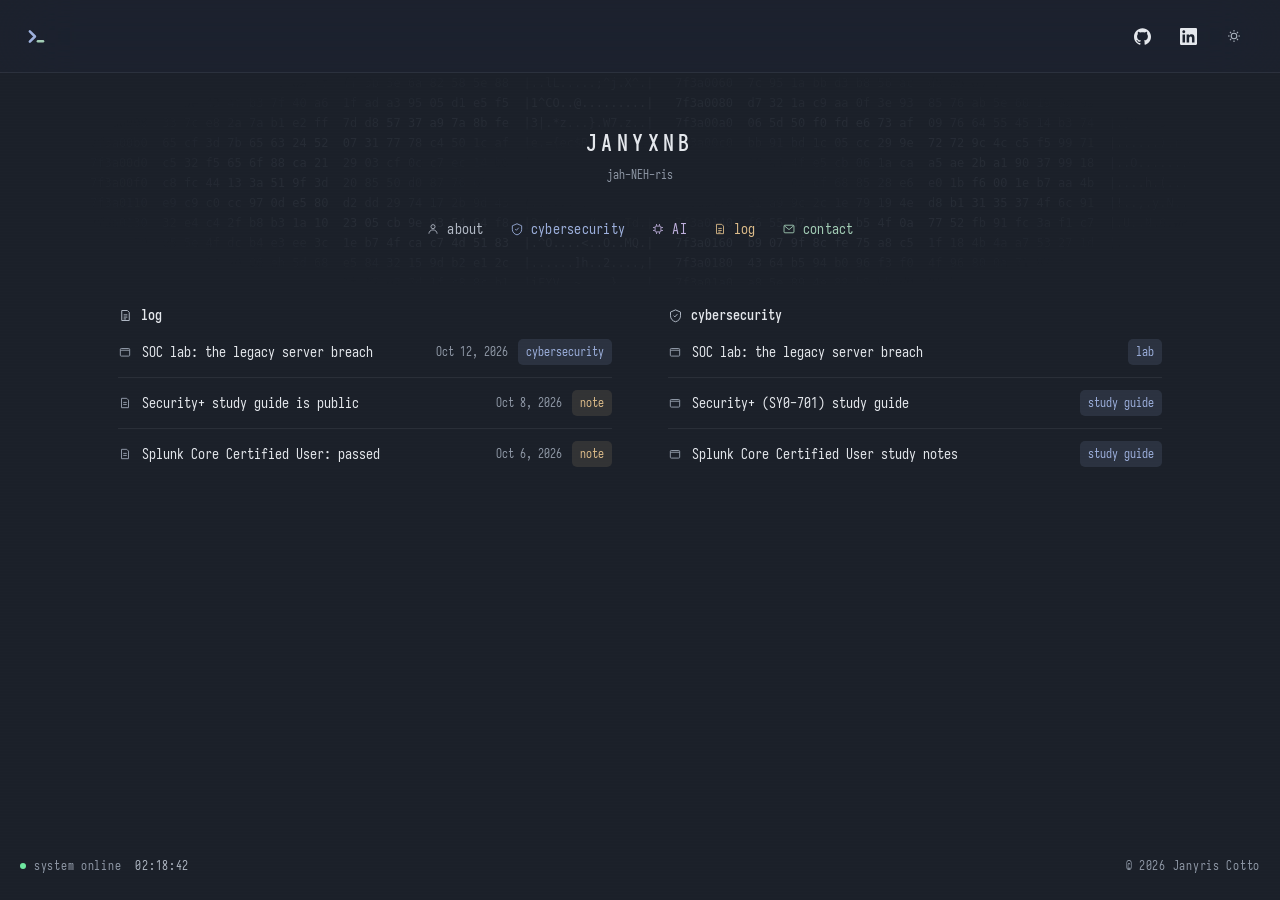
==== index.html @ 85b0dffb "Compact project rows, glass header, raise hero so home fits without scrolling" ====
<!doctype html>
<html lang="en" data-theme="dark">
<head>
<meta charset="utf-8">
<meta name="viewport" content="width=device-width, initial-scale=1">
<meta name="theme-color" content="#1b2029">
<title>Janyris Cotto | SOC Analyst</title>
<meta name="description" content="Janyris Cotto is a SOC analyst specializing in detection and investigation, with a long-term focus on AI security. CompTIA Security+ and Splunk Core Certified User.">
<meta http-equiv="Content-Security-Policy" content="default-src 'self'; script-src 'self'; style-src 'self'; img-src 'self'; font-src 'self'; connect-src 'none'; object-src 'none'; base-uri 'self'; form-action 'none'; upgrade-insecure-requests">
<meta name="referrer" content="strict-origin-when-cross-origin">
<link rel="canonical" href="https://janyris.com/">
<link rel="icon" href="favicon.svg" type="image/svg+xml">
<link rel="apple-touch-icon" href="apple-touch-icon.png">

<meta property="og:type" content="website">
<meta property="og:url" content="https://janyris.com/">
<meta property="og:site_name" content="Janyris Cotto">
<meta property="og:title" content="Janyris Cotto | SOC Analyst">
<meta property="og:description" content="SOC analyst specializing in detection and investigation, with a long-term focus on AI security. Labs, write-ups and a log of what I'm working on.">
<meta property="og:image" content="https://janyris.com/og-image.png">
<meta property="og:image:width" content="1200">
<meta property="og:image:height" content="630">
<meta property="og:image:alt" content="Janyris Cotto, SOC Analyst: Detection, Investigation, AI Security">
<meta name="twitter:card" content="summary_large_image">

<script type="application/ld+json">
{
  "@context": "https://schema.org",
  "@type": "Person",
  "name": "Janyris Cotto",
  "url": "https://janyris.com/",
  "jobTitle": "SOC Analyst",
  "knowsAbout": ["Security operations", "Detection engineering", "Incident response", "Splunk", "Network security", "AI security"],
  "hasCredential": [
    {"@type": "EducationalOccupationalCredential", "name": "CompTIA Security+", "url": "https://www.credly.com/badges/b57651f6-2002-4ac5-9034-2aecdd2339d4"},
    {"@type": "EducationalOccupationalCredential", "name": "Splunk Core Certified User", "url": "https://www.credly.com/badges/17cf74d0-02d9-4eff-b46e-a70867ac1dc2"}
  ],
  "sameAs": [
    "https://github.com/janyris",
    "https://www.linkedin.com/in/janyris/",
    "https://www.credly.com/users/janyris/badges"
  ]
}
</script>

<script src="theme-init.js"></script>
<link rel="preload" href="fonts/iosevka-400.woff2" as="font" type="font/woff2" crossorigin>
<link rel="stylesheet" href="styles.css">
</head>
<body>

<div class="bg-grid" aria-hidden="true"></div>
<div class="bg-scan" aria-hidden="true"></div>

<a class="skip-link" href="#main">Skip to content</a>

<header class="topbar">
  <a href="#" class="brand" data-route="home" aria-label="Home">
    <svg class="brand-logo" viewBox="6 6 22 20" aria-hidden="true"><path class="brand-logo-chevron" d="M8 10l6 6-6 6"/><rect class="brand-logo-cursor" x="16" y="20" width="9" height="3" rx="1.5"/></svg>
  </a>
  <div class="topbar-actions">
    <a class="icon-btn" href="https://github.com/janyris" target="_blank" rel="noopener noreferrer" aria-label="GitHub" title="GitHub">
      <svg viewBox="0 0 24 24" fill="currentColor" aria-hidden="true"><path d="M12 .297c-6.63 0-12 5.373-12 12 0 5.303 3.438 9.8 8.205 11.385.6.113.82-.258.82-.577 0-.285-.01-1.04-.015-2.04-3.338.724-4.042-1.61-4.042-1.61C4.422 18.07 3.633 17.7 3.633 17.7c-1.087-.744.084-.729.084-.729 1.205.084 1.838 1.236 1.838 1.236 1.07 1.835 2.809 1.305 3.495.998.108-.776.417-1.305.76-1.605-2.665-.3-5.466-1.332-5.466-5.93 0-1.31.465-2.38 1.235-3.22-.135-.303-.54-1.523.105-3.176 0 0 1.005-.322 3.3 1.23.96-.267 1.98-.399 3-.405 1.02.006 2.04.138 3 .405 2.28-1.552 3.285-1.23 3.285-1.23.645 1.653.24 2.873.12 3.176.765.84 1.23 1.91 1.23 3.22 0 4.61-2.805 5.625-5.475 5.92.42.36.81 1.096.81 2.22 0 1.606-.015 2.896-.015 3.286 0 .315.21.69.825.57C20.565 22.092 24 17.592 24 12.297c0-6.627-5.373-12-12-12"/></svg>
    </a>
    <a class="icon-btn" href="https://www.linkedin.com/in/janyris/" target="_blank" rel="noopener noreferrer" aria-label="LinkedIn" title="LinkedIn">
      <svg viewBox="0 0 24 24" fill="currentColor" aria-hidden="true"><path d="M20.447 20.452h-3.554v-5.569c0-1.328-.027-3.037-1.852-3.037-1.853 0-2.136 1.445-2.136 2.939v5.667H9.351V9h3.414v1.561h.046c.477-.9 1.637-1.85 3.37-1.85 3.601 0 4.267 2.37 4.267 4.892v6.449zM5.337 7.433c-1.144 0-2.063-.926-2.063-2.065 0-1.138.92-2.063 2.063-2.063 1.14 0 2.064.925 2.064 2.063 0 1.139-.925 2.065-2.064 2.065zm1.782 13.019H3.555V9h3.564v11.452zM22.225 0H1.771C.792 0 0 .774 0 1.729v20.542C0 23.227.792 24 1.771 24h20.451C23.2 24 24 23.227 24 22.271V1.729C24 .774 23.2 0 22.222 0h.003z"/></svg>
    </a>
    <button type="button" class="theme-toggle" id="themeToggle" aria-label="Switch color theme" aria-pressed="false">
      <svg class="icon-sun" viewBox="0 0 24 24" fill="none" stroke="currentColor" stroke-width="1.6"><circle cx="12" cy="12" r="4.2"/><path d="M12 3v2.4M12 18.6V21M21 12h-2.4M5.4 12H3M18.1 5.9l-1.7 1.7M7.6 16.4l-1.7 1.7M18.1 18.1l-1.7-1.7M7.6 7.6 5.9 5.9"/></svg>
      <svg class="icon-moon" viewBox="0 0 24 24" fill="none" stroke="currentColor" stroke-width="1.6"><path d="M20 14.2A8.3 8.3 0 0 1 9.8 4a8.3 8.3 0 1 0 10.2 10.2Z"/></svg>
    </button>
  </div>
</header>

<main id="main">
  <section class="hero">
    <pre class="hero-ascii" id="heroAscii" aria-hidden="true"></pre>
    <div class="hero-name-row">
      <h1 class="hero-title" data-scramble>Janyris</h1>
      <p class="hero-pronunciation">jah-NEH-ris</p>
    </div>

    <nav class="pill-nav" aria-label="Sections">
      <button type="button" class="pill2 pill-about" data-route="about">
        <svg viewBox="0 0 24 24" fill="none" stroke="currentColor" stroke-width="1.5"><circle cx="12" cy="8" r="3.5"/><path d="M5 20c0-3.6 3.1-6.5 7-6.5s7 2.9 7 6.5"/></svg>
        about
      </button>
      <button type="button" class="pill2 pill-projects" data-route="projects">
        <svg viewBox="0 0 24 24" fill="none" stroke="currentColor" stroke-width="1.5"><path d="M12 3 4 6.5v6c0 4.7 3.2 8.4 8 9.5 4.8-1.1 8-4.8 8-9.5v-6L12 3Z"/><path d="M9 12.2l2 2 4-4.4"/></svg>
        cybersecurity
      </button>
      <button type="button" class="pill2 pill-ai" data-route="ai">
        <svg viewBox="0 0 24 24" fill="none" stroke="currentColor" stroke-width="1.5"><rect x="7" y="7" width="10" height="10" rx="1.5"/><path d="M9.5 3.5v3M14.5 3.5v3M9.5 17.5v3M14.5 17.5v3M3.5 9.5h3M3.5 14.5h3M17.5 9.5h3M17.5 14.5h3"/></svg>
        AI
      </button>
      <button type="button" class="pill2 pill-notes" data-route="blog">
        <svg viewBox="0 0 24 24" fill="none" stroke="currentColor" stroke-width="1.5"><path d="M6 4h9l3 3v13H6z"/><path d="M9 11h6M9 14.5h6M9 17.5h4"/></svg>
        log
      </button>
      <button type="button" class="pill2 pill-contact" data-route="contact">
        <svg viewBox="0 0 24 24" fill="none" stroke="currentColor" stroke-width="1.5"><rect x="3.5" y="5.5" width="17" height="13" rx="1.5"/><path d="m4 6.5 8 6.5 8-6.5"/></svg>
        contact
      </button>
    </nav>
  </section>

  <!-- static:start -->
  <section class="static-content" aria-label="Site content">
    <h2>About Janyris Cotto</h2>
    <p>SOC analyst specializing in detection and investigation, with a long-term focus on AI security. Background in IT, networking, graphic &amp; web design, and blockchain.</p>
    <h3>Certifications</h3>
    <ul><li><a href="https://www.credly.com/badges/b57651f6-2002-4ac5-9034-2aecdd2339d4">CompTIA Security+</a></li><li><a href="https://www.credly.com/badges/17cf74d0-02d9-4eff-b46e-a70867ac1dc2">Splunk Core Certified User</a></li><li><a href="https://www.credly.com/badges/f6de71d1-e0b8-40c3-89f6-c794412b4a6c">Cisco Network Defense</a></li></ul>
    <h3>Skills</h3>
    <ul><li>SIEM &amp; logs: Splunk, SPL, Dashboards &amp; alerts</li><li>security ops: Alert triage, Incident response, Vulnerability analysis</li><li>networking: TCP/IP, Wireshark, Nmap, Linux</li><li>AI &amp; automation: Claude Code, AI agents, Scripting</li></ul>
    <h2>Cybersecurity projects</h2>
    <article><h3><a href="https://github.com/janyris/soc-legacy-server-breach">SOC lab: the legacy server breach</a></h3><p>Incident response on a compromised legacy Linux server in an isolated VirtualBox lab, following PICERL. Found a backdoored FTP service (CVE-2011-2523) and a planted root shell, preserved evidence, contained and hardened the host, and wrote technical and executive reports.</p><p>Tools and topics: Nmap, Wireshark, iptables, Linux, Incident response</p></article>
    <article><h3><a href="https://github.com/janyris/comptia-security-plus-prep">Security+ (SY0-701) study guide</a></h3><p>Free study guide I built while preparing for Security+: notes for all five domains, quick-reference sheets, and offline practice tools (scenario quiz, flashcards, acronym trainer).</p><p>Tools and topics: CompTIA Security+, HTML</p></article>
    <article><h3><a href="https://github.com/janyris/splunk-core-certified-user-prep">Splunk Core Certified User study notes</a></h3><p>Notes and 103 original practice questions I used to pass SPLK-1001, with every key fact linked to the Splunk documentation page that confirms it.</p><p>Tools and topics: Splunk, SPL</p></article>
    <h2>AI in my work</h2>
    <p>I use Claude and Claude Code every day for research, documentation and scripting. I enjoy working with it, and I verify everything it produces before I rely on it. Long term, I am heading toward AI security.</p>
    <article><h3><a href="https://github.com/janyris/soc-legacy-server-breach">AI-assisted analysis, manually verified</a></h3><p>In the SOC lab I used AI to help plan scans, parse output, research CVEs and draft reports, and I checked every AI-suggested finding with a manual tool before accepting it as evidence.</p><p>Tools and topics: Trust but verify, Incident response</p></article>
    <article><h3><a href="https://github.com/janyris/splunk-core-certified-user-prep">AI-assisted study guides</a></h3><p>Both certification guides were drafted with AI assistance while I studied, then fact-checked against the official exam objectives and vendor documentation.</p><p>Tools and topics: Fact-checking</p></article>
    <h2>Log</h2>
    <article id="log-soc-lab-legacy-server-breach"><h3>SOC lab: the legacy server breach</h3><p><time datetime="2026-10-12">2026-10-12</time></p><p>A legacy Ubuntu server was flagged for anomalous traffic. In an isolated VirtualBox host-only network, I scanned it from Kali and found about 25 open ports, including vsftpd 2.3.4 with its known backdoor (<strong>CVE-2011-2523</strong>) and a root shell already listening on port 1524.</p><p>The scanner could only guess the FTP version because the banner was masked. A targeted script scan confirmed the real version. Taking the guess at face value would have mislabeled the entry point.</p><p>I captured volatile state before isolating the host, then removed the backdoor, disabled xinetd, firewalled the entry point and verified the ports were closed. I wrote it up as a technical report and an executive briefing.</p><p>Full write-up: <a href="https://github.com/janyris/soc-legacy-server-breach" target="_blank" rel="noopener noreferrer">github.com/janyris/soc-legacy-server-breach</a></p></article>
    <article id="log-security-plus-study-guide"><h3>Security+ study guide is public</h3><p><time datetime="2026-10-08">2026-10-08</time></p><p>I passed CompTIA Security+ (SY0-701) and published the study guide I built while preparing: notes for all five domains, reference sheets, and practice tools that work offline in a browser.</p><p>It was written with AI assistance and organized by CompTIA's published objectives. It contains no real exam questions.</p><p>Guide: <a href="https://github.com/janyris/comptia-security-plus-prep" target="_blank" rel="noopener noreferrer">github.com/janyris/comptia-security-plus-prep</a></p></article>
    <article id="log-splunk-core-certified-user"><h3>Splunk Core Certified User: passed</h3><p><time datetime="2026-10-06">2026-10-06</time></p><p>I passed the Splunk Core Certified User (SPLK-1001) exam and shared the notes I used: one note per exam topic, an SPL command reference, and 103 original practice questions.</p><p>The notes were drafted with AI assistance while I studied, then every key fact was checked against Splunk's official documentation and linked to the page that confirms it.</p><p>Notes: <a href="https://github.com/janyris/splunk-core-certified-user-prep" target="_blank" rel="noopener noreferrer">github.com/janyris/splunk-core-certified-user-prep</a></p></article>
    <h2>Links</h2>
    <p><a href="https://github.com/janyris">GitHub</a> · <a href="https://www.linkedin.com/in/janyris/">LinkedIn</a> · <a href="https://www.credly.com/users/janyris/badges">Credly</a> · <a href="mailto:hello@janyris.com">hello@janyris.com</a></p>
  </section>
  <!-- static:end -->

  <section class="dashboard" aria-label="Overview">
    <div class="dash-grid">
      <div class="dash-box">
        <div class="dash-box-head">
          <svg viewBox="0 0 24 24" fill="none" stroke="currentColor" stroke-width="1.6"><path d="M6 4h9l3 3v13H6z"/><path d="M9 11h6M9 14.5h6M9 17.5h4"/></svg>
          log
        </div>
        <div class="log-list" id="logList"></div>
      </div>
      <div class="dash-box">
        <div class="dash-box-head">
          <svg viewBox="0 0 24 24" fill="none" stroke="currentColor" stroke-width="1.6"><path d="M12 3 4 6.5v6c0 4.7 3.2 8.4 8 9.5 4.8-1.1 8-4.8 8-9.5v-6L12 3Z"/><path d="M9 12.2l2 2 4-4.4"/></svg>
          cybersecurity
        </div>
        <div class="log-list" id="cybersecurityList"></div>
      </div>
    </div>
  </section>

  <footer class="pagefoot">
    <span>&copy; <span id="year"></span> Janyris Cotto</span>
  </footer>
</main>

<div class="status-bar" aria-hidden="true">
  <span class="status-dot"></span>
  <span>system online</span>
  <span class="status-clock" id="clock"></span>
</div>

<div class="overlay" id="overlay" role="dialog" aria-modal="true" aria-label="Content window">
  <div class="frame" id="frame">
    <div class="frame-bar">
      <div class="frame-dots" aria-hidden="true"><span></span><span></span><span></span></div>
      <div class="frame-path" id="framePath">~$</div>
      <button type="button" class="frame-close" id="frameClose" aria-label="Close window">
        <svg viewBox="0 0 24 24" fill="none" stroke="currentColor" stroke-width="1.6"><path d="M6 6l12 12M18 6 6 18"/></svg>
      </button>
    </div>
    <div class="frame-body" id="frameBody" tabindex="-1"></div>
  </div>
</div>

<script src="app.js"></script>
</body>
</html>
---- styles.css ----
/* ---------------------------------------------------
   Janyris: portfolio
   Dark by default (moderate depth, clear surface hierarchy),
   with a light theme available via the toggle.
--------------------------------------------------- */

@font-face { font-family: 'Iosevka'; src: url(fonts/iosevka-400.woff2) format('woff2'); font-weight: 400; font-style: normal; font-display: swap; }
@font-face { font-family: 'Iosevka'; src: url(fonts/iosevka-600.woff2) format('woff2'); font-weight: 600 700; font-style: normal; font-display: swap; }

:root {
  /* dark (default) */
  --bg: #1b2029;
  --bg-alt: #212732;
  --bg-raise: #29303c;
  --accent: #9db0dd;
  --accent-soft: rgba(157, 176, 221, 0.13);
  --accent-line: rgba(157, 176, 221, 0.38);
  --text: #e4e7ec;
  --text-dim: #aeb6c2;
  --text-faint: #8f98a6;
  --border: rgba(228, 231, 236, 0.08);
  --border-strong: rgba(228, 231, 236, 0.16);
  --shadow: 0 30px 80px -20px rgba(2, 4, 14, 0.55);
  --topbar-bg: rgba(27, 32, 41, 0.86);
  --overlay-scrim: rgba(4, 6, 14, 0.3);
  --glass: rgba(33, 39, 50, 0.38);
  --glass-bar: rgba(41, 48, 60, 0.3);
  --glass-edge: rgba(255, 255, 255, 0.1);
  color-scheme: dark;

  --pill-about: #b3bac6;       --pill-about-bg: rgba(179, 186, 198, 0.12);
  --pill-projects: #9db0dd;    --pill-projects-bg: rgba(157, 176, 221, 0.13);
  --pill-notes: #dcbc8a;       --pill-notes-bg: rgba(220, 188, 138, 0.12);
  --pill-ai: #bfb0dd;          --pill-ai-bg: rgba(191, 176, 221, 0.12);
  --pill-contact: #a3cdb6;     --pill-contact-bg: rgba(163, 205, 182, 0.12);
  --pill-personal: #dcb0c2;    --pill-personal-bg: rgba(220, 176, 194, 0.12);

  --radius: 8px;
  --font-mono: 'Iosevka', ui-monospace, SFMono-Regular, Menlo, Consolas, monospace;
  --font-display: var(--font-mono);
  --font-body: var(--font-mono);
  --ease: cubic-bezier(0.22, 1, 0.36, 1);
}

:root[data-theme="light"] {
  --bg: #f3eee4;
  --bg-alt: #e9e2d4;
  --bg-raise: #ddd4c2;
  --accent: #44589a;
  --accent-soft: rgba(68, 88, 154, 0.11);
  --accent-line: rgba(68, 88, 154, 0.35);
  --text: #1d2230;
  --text-dim: #3f4757;
  --text-faint: #5a6270;
  --border: rgba(29, 34, 48, 0.12);
  --border-strong: rgba(29, 34, 48, 0.24);
  --shadow: 0 30px 80px -20px rgba(10, 18, 64, 0.22);
  --topbar-bg: rgba(243, 238, 228, 0.86);
  --overlay-scrim: rgba(10, 18, 64, 0.18);
  --glass: rgba(243, 238, 228, 0.42);
  --glass-bar: rgba(221, 212, 194, 0.3);
  --glass-edge: rgba(255, 255, 255, 0.55);
  color-scheme: light;

  --pill-about: #5a6372;       --pill-about-bg: rgba(90, 99, 114, 0.09);
  --pill-projects: #44589a;    --pill-projects-bg: rgba(68, 88, 154, 0.09);
  --pill-notes: #7a5829;       --pill-notes-bg: rgba(122, 88, 41, 0.09);
  --pill-ai: #66558f;          --pill-ai-bg: rgba(102, 85, 143, 0.09);
  --pill-contact: #3d6e57;     --pill-contact-bg: rgba(61, 110, 87, 0.09);
  --pill-personal: #8d4f68;    --pill-personal-bg: rgba(141, 79, 104, 0.09);
}

* { box-sizing: border-box; }
html { overflow-x: hidden; }

body,
.topbar,
.status-bar,
.frame,
.frame-bar,
.pill2,
.dash-box,
.item-card,
.tag,
.theme-toggle {
  transition: background-color 0.2s var(--ease), color 0.2s var(--ease), border-color 0.2s var(--ease);
}

body {
  margin: 0;
  background: var(--bg);
  color: var(--text);
  font-family: var(--font-mono);
  font-size: 13.5px;
  line-height: 1.7;
  -webkit-font-smoothing: antialiased;
  text-rendering: optimizeLegibility;
  overflow-x: hidden;
}

::selection { background: var(--accent); color: var(--bg); }

a { color: var(--accent); }

::-webkit-scrollbar { width: 9px; height: 9px; }
::-webkit-scrollbar-track { background: transparent; }
::-webkit-scrollbar-thumb { background: var(--border-strong); border-radius: 6px; }
::-webkit-scrollbar-thumb:hover { background: var(--text-faint); }

.skip-link {
  position: absolute;
  left: -999px;
  top: 0;
  background: var(--accent);
  color: var(--bg);
  padding: 8px 14px;
  z-index: 999;
  font-size: 12px;
}
.skip-link:focus { left: 12px; top: 12px; }

/* ---------- background effects (kept minimal) ---------- */

.bg-grid {
  position: fixed;
  inset: 0;
  z-index: 0;
  pointer-events: none;
  background-image:
    linear-gradient(var(--border) 1px, transparent 1px),
    linear-gradient(90deg, var(--border) 1px, transparent 1px);
  background-size: 64px 64px;
  opacity: 0.35;
  mask-image: radial-gradient(ellipse 80% 60% at 50% 0%, #000 40%, transparent 90%);
  animation: gridpan 60s linear infinite;
}

@keyframes gridpan {
  from { background-position: 0 0, 0 0; }
  to { background-position: 64px 128px, 64px 128px; }
}

.bg-scan {
  position: fixed;
  inset: 0;
  z-index: 0;
  pointer-events: none;
  background: repeating-linear-gradient(
    to bottom,
    rgba(255, 255, 255, 0.02),
    rgba(255, 255, 255, 0.02) 1px,
    transparent 1px,
    transparent 3px
  );
  opacity: 0.5;
}

/* ---------- top nav ---------- */

.topbar {
  position: sticky;
  top: 0;
  z-index: 20;
  display: flex;
  align-items: center;
  flex-wrap: wrap;
  justify-content: space-between;
  gap: 8px 16px;
  padding: 18px 28px;
  /* same frosted glass as the windows */
  -webkit-backdrop-filter: blur(36px) saturate(150%);
  backdrop-filter: blur(36px) saturate(150%);
  background: var(--glass);
  border-bottom: 1px solid var(--border);
}

.brand {
  display: flex;
  align-items: center;
  gap: 8px;
  text-decoration: none;
  color: var(--text);
  background: none;
  border: none;
  cursor: pointer;
  font-family: var(--font-mono);
}

/* the favicon's >_ drawn without its tile, so it follows the theme */
/* sized to match the header icon buttons */
.brand-logo {
  display: block;
  width: 19px;
  height: 17px;
}
.brand-logo-chevron { fill: none; stroke: var(--accent); stroke-width: 3; stroke-linecap: round; stroke-linejoin: round; }
.brand-logo-cursor { fill: var(--pill-contact); }

.topbar-actions {
  display: flex;
  align-items: center;
  gap: 10px;
}

.theme-toggle,
.icon-btn {
  position: relative;
  display: flex;
  align-items: center;
  justify-content: center;
  width: 36px;
  height: 36px;
  background: none;
  border: none;
  border-radius: 8px;
  color: var(--text-dim);
  cursor: pointer;
  flex-shrink: 0;
  transition: color 0.2s var(--ease), scale 0.15s ease-out;
}
.theme-toggle:hover,
.theme-toggle:focus-visible,
.icon-btn:hover,
.icon-btn:focus-visible { color: var(--accent); }
.theme-toggle:active,
.icon-btn:active { scale: 0.96; }
.icon-btn { color: var(--text); }
.icon-btn svg { width: 17px; height: 17px; }
/* extend hit area to 44x44 without growing the visible box */
.theme-toggle::after,
.icon-btn::after {
  content: "";
  position: absolute;
  top: 50%;
  left: 50%;
  width: 44px;
  height: 44px;
  transform: translate(-50%, -50%);
}
/* both icons stay in the DOM and cross-fade on theme change */
.theme-toggle svg {
  position: absolute;
  top: 50%;
  left: 50%;
  width: 16px;
  height: 16px;
  transform: translate(-50%, -50%);
  transition: opacity 0.3s cubic-bezier(0.2, 0, 0, 1),
              scale 0.3s cubic-bezier(0.2, 0, 0, 1),
              filter 0.3s cubic-bezier(0.2, 0, 0, 1);
}
.theme-toggle .icon-sun  { opacity: 1; scale: 1; filter: blur(0); }
.theme-toggle .icon-moon { opacity: 0; scale: 0.25; filter: blur(4px); }
:root[data-theme="light"] .theme-toggle .icon-sun  { opacity: 0; scale: 0.25; filter: blur(4px); }
:root[data-theme="light"] .theme-toggle .icon-moon { opacity: 1; scale: 1; filter: blur(0); }

/* ---------- hero ---------- */

main { position: relative; z-index: 1; }

.hero {
  max-width: 1100px;
  margin: 0 auto;
  padding: 56px 28px 40px;
  text-align: center;
}

.hero-name-row {
  display: flex;
  flex-direction: column;
  align-items: center;
  justify-content: center;
  gap: 6px;
  margin: 0 0 28px;
}

.hero-title {
  font-family: var(--font-display);
  font-weight: 600;
  font-size: 22px;
  letter-spacing: 0.2em;
  text-transform: uppercase;
  line-height: 1.05;
  margin: 0;
  color: var(--text);
}

.hero-pronunciation {
  font-size: 12px;
  color: var(--text-faint);
  font-weight: 400;
  margin: 0;
}



/* ---------- pill nav ---------- */

.pill-nav {
  display: flex;
  flex-wrap: wrap;
  justify-content: center;
  gap: 6px 22px;
}

.pill2 {
  display: inline-flex;
  align-items: center;
  gap: 7px;
  padding: 6px 2px;
  border: none;
  background: none;
  font-family: var(--font-mono);
  font-size: 11.5px;
  font-weight: 500;
  letter-spacing: 0.02em;
  cursor: pointer;
  transition: color 0.2s var(--ease), scale 0.15s ease-out;
}
.pill2:active { scale: 0.96; }

/* shared press feedback: subtle tactile scale on click */
.log-row, .dash-more, .back-link, .blog-row {
  transition: scale 0.15s ease-out;
}
.log-row:active, .dash-more:active, .back-link:active, .blog-row:active { scale: 0.96; }
.pill2 svg { width: 14px; height: 14px; flex-shrink: 0; }

.pill-about    { color: var(--pill-about); }
.pill-projects { color: var(--pill-projects); }
.pill-notes    { color: var(--pill-notes); }
.pill-ai       { color: var(--pill-ai); }
.pill-contact  { color: var(--pill-contact); }
/* hover: the item brightens to full text color and a prompt cursor blinks after it */
.pill2:hover, .pill2:focus-visible { color: var(--text); }
.pill2 { position: relative; }
.pill2::after {
  content: '_';
  position: absolute;
  left: calc(100% - 2px);
  opacity: 0;
}
.pill2:hover::after, .pill2:focus-visible::after { opacity: 1; animation: cursor-blink 1s steps(1) infinite; }
@keyframes cursor-blink { 50% { opacity: 0; } }
@media (prefers-reduced-motion: reduce) {
  .pill2:hover::after, .pill2:focus-visible::after { animation: none; }
}

/* ---------- home dashboard ---------- */

.dashboard {
  max-width: 1100px;
  margin: 0 auto;
  padding: 0 28px 88px;
  display: flex;
  flex-direction: column;
  gap: 20px;
}

.dash-grid {
  display: grid;
  grid-template-columns: repeat(2, minmax(0, 1fr));
  gap: 20px 56px;
}

.dash-box {
  padding: 20px 0;
  scroll-margin-top: 90px;
}

.dash-box-head {
  display: flex;
  align-items: center;
  gap: 8px;
  font-family: var(--font-display);
  font-weight: 600;
  font-size: 13px;
  color: var(--text);
  margin-bottom: 14px;
}
.dash-box-head svg { width: 15px; height: 15px; color: var(--text-dim); flex-shrink: 0; }

.dash-more {
  display: inline-flex;
  align-items: center;
  gap: 5px;
  background: none;
  border: none;
  color: var(--text-dim);
  font-family: var(--font-mono);
  font-size: 11.5px;
  cursor: pointer;
  padding: 0;
  margin-top: 14px;
  white-space: nowrap;
}
.dash-more:hover { color: var(--accent); }
.dash-more svg { width: 11px; height: 11px; }

.log-list { display: flex; flex-direction: column; }

.log-row {
  display: flex;
  align-items: center;
  gap: 10px;
  width: 100%;
  padding: 12px 0;
  border-bottom: 1px solid var(--border);
  background: none;
  border-left: none;
  border-right: none;
  border-top: none;
  text-align: left;
  color: var(--text);
  font-family: var(--font-mono);
  cursor: pointer;
}
.log-row:first-child { padding-top: 0; }
.log-row:last-child { border-bottom: none; }

.log-icon { width: 14px; height: 14px; color: var(--text-faint); flex-shrink: 0; }
.log-title {
  flex: 1;
  min-width: 0;
  font-size: 14px;
  overflow: hidden;
  text-overflow: ellipsis;
  white-space: nowrap;
  transition: color 0.15s var(--ease);
}
.log-row:hover .log-title,
.log-row:focus-visible .log-title { color: var(--accent); }
.log-date { font-family: var(--font-mono); font-size: 11.5px; color: var(--text-faint); white-space: nowrap; }

.log-badge {
  font-family: var(--font-mono);
  font-size: 10.5px;
  padding: 3px 8px;
  border-radius: 5px;
  white-space: nowrap;
}
.log-badge-note          { color: var(--pill-notes);    background: var(--pill-notes-bg); }
.log-badge-cybersecurity { color: var(--pill-projects); background: var(--pill-projects-bg); }
.log-badge-ai            { color: var(--pill-ai);       background: var(--pill-ai-bg); }
.log-badge-personal      { color: var(--pill-personal); background: var(--pill-personal-bg); }

/* ---------- footer / status bar ---------- */

/* pinned bottom-right, mirroring the status bar on the left */
.pagefoot {
  position: fixed;
  right: 20px;
  bottom: 18px;
  z-index: 15;
  padding: 6px 0;
  letter-spacing: 0.06em;
  color: var(--text-faint);
}

.status-bar {
  position: fixed;
  left: 20px;
  bottom: 18px;
  z-index: 15;
  display: flex;
  align-items: center;
  gap: 8px;
  font-size: 10.5px;
  letter-spacing: 0.06em;
  color: var(--text-faint);
  padding: 6px 0;
}

.status-dot {
  width: 6px;
  height: 6px;
  border-radius: 50%;
  background: #6ee7a0;
  box-shadow: 0 0 0 0 rgba(110, 231, 160, 0.6);
  animation: pulse 2.4s ease-out infinite;
}

@keyframes pulse {
  0% { box-shadow: 0 0 0 0 rgba(110, 231, 160, 0.45); }
  70% { box-shadow: 0 0 0 7px rgba(110, 231, 160, 0); }
  100% { box-shadow: 0 0 0 0 rgba(110, 231, 160, 0); }
}

.status-clock {
  color: var(--text-dim);
  padding-left: 6px;
  font-variant-numeric: tabular-nums;
}

/* ---------- overlay "frame" window ---------- */

.overlay {
  position: fixed;
  inset: 0;
  z-index: 50;
  display: flex;
  align-items: center;
  justify-content: center;
  padding: 5vh 20px;
  background: var(--overlay-scrim);
  opacity: 0;
  visibility: hidden;
  transition: opacity 0.22s var(--ease), visibility 0.22s;
}

.overlay.open {
  opacity: 1;
  visibility: visible;
}

.frame {
  width: min(880px, 100%);
  max-height: 88vh;
  display: flex;
  flex-direction: column;
  background: var(--bg-alt);
  border: 1px solid var(--border-strong);
  border-radius: 10px;
  box-shadow: var(--shadow);
  transform: translateY(14px) scale(0.98);
  opacity: 0;
  transition: transform 0.28s var(--ease), opacity 0.28s var(--ease);
}

/* frosted glass like the desktop's blurred windows, only where blur is supported
   so the text never sits on a see-through panel without it */
@supports ((backdrop-filter: blur(1px)) or (-webkit-backdrop-filter: blur(1px))) {
  .frame {
    background: var(--glass);
    -webkit-backdrop-filter: blur(36px) saturate(150%);
    backdrop-filter: blur(36px) saturate(150%);
    border-color: var(--glass-edge);
  }
  .frame-bar { background: var(--glass-bar); }
}

.overlay.open .frame {
  transform: translateY(0) scale(1);
  opacity: 1;
}

.frame-bar {
  display: flex;
  align-items: center;
  gap: 14px;
  padding: 12px 14px;
  border-bottom: 1px solid var(--border);
  background: var(--bg-raise);
  border-radius: 10px 10px 0 0;
  flex-shrink: 0;
}

.frame-dots { display: flex; gap: 6px; }
.frame-dots span {
  width: 9px;
  height: 9px;
  border-radius: 50%;
  background: var(--border-strong);
}
.frame-dots span:nth-child(1) { background: #e8877a; }
.frame-dots span:nth-child(2) { background: #e3c26a; }
.frame-dots span:nth-child(3) { background: #6ee7a0; }

.frame-path {
  flex: 1;
  min-width: 0;
  font-size: 11.5px;
  color: var(--text-faint);
  letter-spacing: 0.02em;
  overflow: hidden;
  text-overflow: ellipsis;
  white-space: nowrap;
}

.frame-close {
  position: relative;
  width: 26px;
  height: 26px;
  display: flex;
  align-items: center;
  justify-content: center;
  background: none;
  border: none;
  border-radius: 6px;
  color: var(--text-dim);
  cursor: pointer;
  flex-shrink: 0;
  transition: color 0.2s var(--ease), scale 0.15s ease-out;
}
.frame-close:hover,
.frame-close:focus-visible { color: var(--text); }
.frame-close:active { scale: 0.96; }
/* extend hit area to 44x44 without growing the visible box */
.frame-close::after {
  content: "";
  position: absolute;
  top: 50%;
  left: 50%;
  width: 44px;
  height: 44px;
  transform: translate(-50%, -50%);
}
.frame-close svg { width: 13px; height: 13px; }

.frame-body {
  overflow-y: auto;
  padding: 36px 40px 48px;
  outline: none;
  -webkit-overflow-scrolling: touch;
}

/* ---------- content templates rendered inside the frame ---------- */

.tpl-eyebrow {
  font-size: 11px;
  letter-spacing: 0.16em;
  text-transform: uppercase;
  color: var(--accent);
  margin: 0 0 10px;
}

.tpl-title {
  font-family: var(--font-body);
  font-size: 1.7rem;
  font-weight: 600;
  margin: 0 0 18px;
  color: var(--text);
}

.tpl-lead {
  font-family: var(--font-body);
  color: var(--text-dim);
  max-width: 62ch;
  margin: 0 0 28px;
  font-size: 15px;
  line-height: 1.65;
}

.tpl-section { margin-bottom: 34px; }
.tpl-section:last-child { margin-bottom: 0; }

.tpl-subhead {
  font-size: 11px;
  letter-spacing: 0.1em;
  text-transform: uppercase;
  color: var(--text-faint);
  margin: 0 0 14px;
  padding-bottom: 8px;
  border-bottom: 1px solid var(--border);
}

/* project / ai cards */

.card-list { display: flex; flex-direction: column; gap: 28px; }

.item-card {
  padding: 0;
}

.item-head {
  display: flex;
  justify-content: space-between;
  align-items: baseline;
  gap: 12px;
  flex-wrap: wrap;
}

.item-title { font-family: var(--font-body); font-size: 15.5px; color: var(--text); font-weight: 600; }
.item-meta { font-size: 10.5px; color: var(--text-faint); letter-spacing: 0.04em; white-space: nowrap; }

.item-desc { font-family: var(--font-body); line-height: 1.6; color: var(--text-dim); font-size: 14px; margin: 8px 0 12px; max-width: 68ch; }

.tag-row { display: flex; flex-wrap: wrap; gap: 6px; margin-bottom: 10px; }
.tag {
  font-size: 10px;
  letter-spacing: 0.03em;
  padding: 3px 8px;
  background: var(--accent-soft);
  color: var(--accent);
  border-radius: 4px;
}

.item-link {
  font-size: 11.5px;
  color: var(--text-dim);
  text-decoration: none;
  display: inline-flex;
  align-items: center;
  gap: 5px;
  border-bottom: 1px solid transparent;
}
.item-link:hover { color: var(--accent); border-color: var(--accent-line); }
.item-link svg { width: 11px; height: 11px; }

/* key/value rows, terminal style */
.about-kv {
  display: grid;
  grid-template-columns: max-content 1fr;
  gap: 6px 24px;
  margin: 0;
}
.about-kv dt { color: var(--text-faint); }
.about-kv dd { margin: 0; color: var(--text); }
.about-kv .kv-line { display: block; }
.about-kv .kv-sep { color: var(--text-faint); }
@media (max-width: 420px) {
  .about-kv { grid-template-columns: 1fr; gap: 0; }
  .about-kv dt { margin-top: 12px; }
  .about-kv dt:first-child { margin-top: 0; }
}

/* blog list */

.blog-list { display: flex; flex-direction: column; }

.blog-row {
  display: flex;
  justify-content: space-between;
  align-items: baseline;
  gap: 14px;
  padding: 16px 4px;
  border-bottom: 1px solid var(--border);
  background: none;
  border-left: none;
  border-right: none;
  border-top: none;
  width: 100%;
  text-align: left;
  color: var(--text);
  font-family: var(--font-mono);
  cursor: pointer;
}
.blog-row:first-child { padding-top: 0; }

.blog-row-main { display: flex; flex-direction: column; gap: 4px; min-width: 0; flex: 1; }
.blog-row-title { font-size: 13px; transition: color 0.15s var(--ease); }
.blog-row:hover .blog-row-title,
.blog-row:focus-visible .blog-row-title { color: var(--accent); }
.blog-row-excerpt { font-family: var(--font-body); font-size: 13px; color: var(--text-faint); }
.blog-row-date { font-size: 10.5px; color: var(--text-faint); white-space: nowrap; }

.back-link {
  display: inline-flex;
  align-items: center;
  gap: 6px;
  background: none;
  border: none;
  color: var(--text-dim);
  font-family: var(--font-mono);
  font-size: 11.5px;
  cursor: pointer;
  margin-bottom: 22px;
  padding: 0;
}
.back-link:hover { color: var(--accent); }
.back-link svg { width: 12px; height: 12px; }

.post-meta { font-size: 11px; color: var(--text-faint); margin-bottom: 20px; }
.post-body p { font-family: var(--font-body); line-height: 1.7; color: var(--text-dim); font-size: 15px; max-width: 66ch; margin: 0 0 16px; }
.post-body strong { color: var(--text); }
.post-body a { color: var(--accent); text-decoration: none; border-bottom: 1px solid var(--accent-line); word-break: break-word; }
.post-body a:hover { border-color: var(--accent); }

/* contact */

.contact-list { display: flex; flex-direction: column; gap: 2px; }
.contact-row {
  display: flex;
  align-items: center;
  gap: 14px;
  padding: 14px 4px;
  border-bottom: 1px solid var(--border);
  text-decoration: none;
  color: var(--text);
}
.contact-row:last-child { border-bottom: none; }
.contact-icon {
  width: 17px;
  height: 17px;
  color: var(--accent);
  flex-shrink: 0;
}
.contact-label { font-size: 10.5px; color: var(--text-faint); letter-spacing: 0.06em; text-transform: uppercase; }
.contact-value { font-size: 13px; }
.contact-row:hover .contact-value { color: var(--accent); }

.pgp-block {
  margin-top: 24px;
  padding: 14px 16px;
  border: 1px dashed var(--border-strong);
  border-radius: var(--radius);
  font-size: 11px;
  color: var(--text-faint);
  word-break: break-all;
}

/* ---------- responsive ---------- */

/* tablets: dashboard stacks */
@media (max-width: 960px) {
  .dash-grid { grid-template-columns: minmax(0, 1fr); }
  /* decorative, and it covers content on smaller screens */
  .status-bar { display: none; }
  .pagefoot { position: static; display: flex; justify-content: flex-end; padding: 0 18px 32px; }
}
@media (max-width: 720px) {
  .topbar { padding: 14px 18px; }
  .hero { padding: 64px 18px 32px; }
  .dashboard { padding: 0 18px 24px; }
  .dash-grid { grid-template-columns: minmax(0, 1fr); }
  /* icons off so all five nav items fit on one line */
  .pill-nav { gap: 6px 16px; }
  .pill2 svg { display: none; }
  /* full-screen windows read better solid than as glass over the page */
  .frame { background: var(--bg-alt); -webkit-backdrop-filter: none; backdrop-filter: none; }
  .frame-bar { background: var(--bg-raise); }
  .frame-body { padding: 26px 20px 36px; }
  .overlay { padding: 0; }
  .frame { width: 100%; height: 100%; max-height: 100%; border-radius: 0; }
  .frame-bar { border-radius: 0; }
}

@media (max-width: 420px) {
  /* log rows: full title on its own line, date + badge underneath */
  .log-row { flex-wrap: wrap; row-gap: 4px; }
  .log-title { flex-basis: calc(100% - 24px); white-space: normal; }
  .log-date, .log-title + .log-badge { margin-left: 24px; }
  .blog-row { flex-wrap: wrap; }
  .blog-row-date { order: 3; }
  .pgp-block { font-size: 10px; }
}

@media (prefers-reduced-motion: reduce) {
  .bg-grid { animation: none; }
  .pill2, .frame, .overlay { transition: none; }
  .status-dot { animation: none; }
  body, .topbar, .status-bar, .frame, .frame-bar, .dash-box, .item-card, .tag, .theme-toggle { transition: none; }
  /* drop tactile scale + icon cross-fade motion, keep the static color/icon cues */
  .theme-toggle svg { transition: none; }
  .pill2:active, .log-row:active, .dash-more:active, .back-link:active,
  .blog-row:active, .frame-close:active, .theme-toggle:active, .icon-btn:active { scale: 1; }
}

/* ---------------------------------------------------
   Type scale: 14px on a 20px line, 12px for small print
--------------------------------------------------- */

body { font-size: 14px; line-height: 20px; }
.tpl-lead, .item-desc, .post-body p, .blog-row-excerpt, .item-title, .log-title, .blog-row-title,
.pill2, .dash-box-head, .contact-value, .item-link, .dash-more, .back-link {
  font-size: 14px; line-height: 20px;
}
.tag, .log-badge, .item-meta, .log-date, .blog-row-date, .post-meta, .tpl-eyebrow, .tpl-subhead,
.contact-label, .hero-pronunciation, .frame-path, .status-bar, .pagefoot {
  font-size: 12px; line-height: 20px;
}
.tpl-title { font-size: 20px; line-height: 30px; }
.hero-title { font-size: 22px; line-height: 30px; }

/* the hex dump replaces the grid as the hero's texture */
.bg-grid { display: none; }
.hero { position: relative; overflow: hidden; }
.hero > *:not(.hero-ascii) { position: relative; z-index: 1; }
.hero-ascii {
  position: absolute;
  inset: 0;
  margin: 0;
  font-size: 12px;
  line-height: 20px;
  color: var(--text-faint);
  opacity: 0.1;
  white-space: pre;
  overflow: hidden;
  text-align: center;
  pointer-events: none;
  user-select: none;
  /* a soft ring: clear behind the text, fading out at every edge */
  -webkit-mask-image: radial-gradient(ellipse 70% 72% at 50% 50%, transparent 18%, #000 46%, transparent 78%);
  mask-image: radial-gradient(ellipse 70% 72% at 50% 50%, transparent 18%, #000 46%, transparent 78%);
}
:root[data-theme="light"] .hero-ascii { opacity: 0.07; }

/* ---------------------------------------------------
   404 page
--------------------------------------------------- */

.notfound {
  min-height: 100vh;
  display: flex;
  align-items: center;
  justify-content: center;
  padding: 24px 16px;
}
.notfound-frame {
  width: 100%;
  max-width: 560px;
  opacity: 1;
  transform: none;
}
.notfound-body p { margin: 0 0 8px; overflow-wrap: anywhere; }
.notfound-body p:last-child { margin: 16px 0 0; }
.notfound-prompt { color: var(--accent); }
.notfound-error { color: var(--pill-notes); }
.notfound-hint { color: var(--text-dim); }

/* summary for crawlers and visitors without JavaScript */
.static-content { max-width: 760px; margin: 0 auto 48px; padding: 0 28px; color: var(--text-dim); }
.static-content h2 { font-size: 14px; color: var(--text); margin: 32px 0 8px; }
.static-content h3 { font-size: 14px; color: var(--text); margin: 20px 0 4px; }
.static-content p, .static-content ul { margin: 0 0 8px; }
.static-content a { color: var(--accent); }
.js .static-content { display: none; }
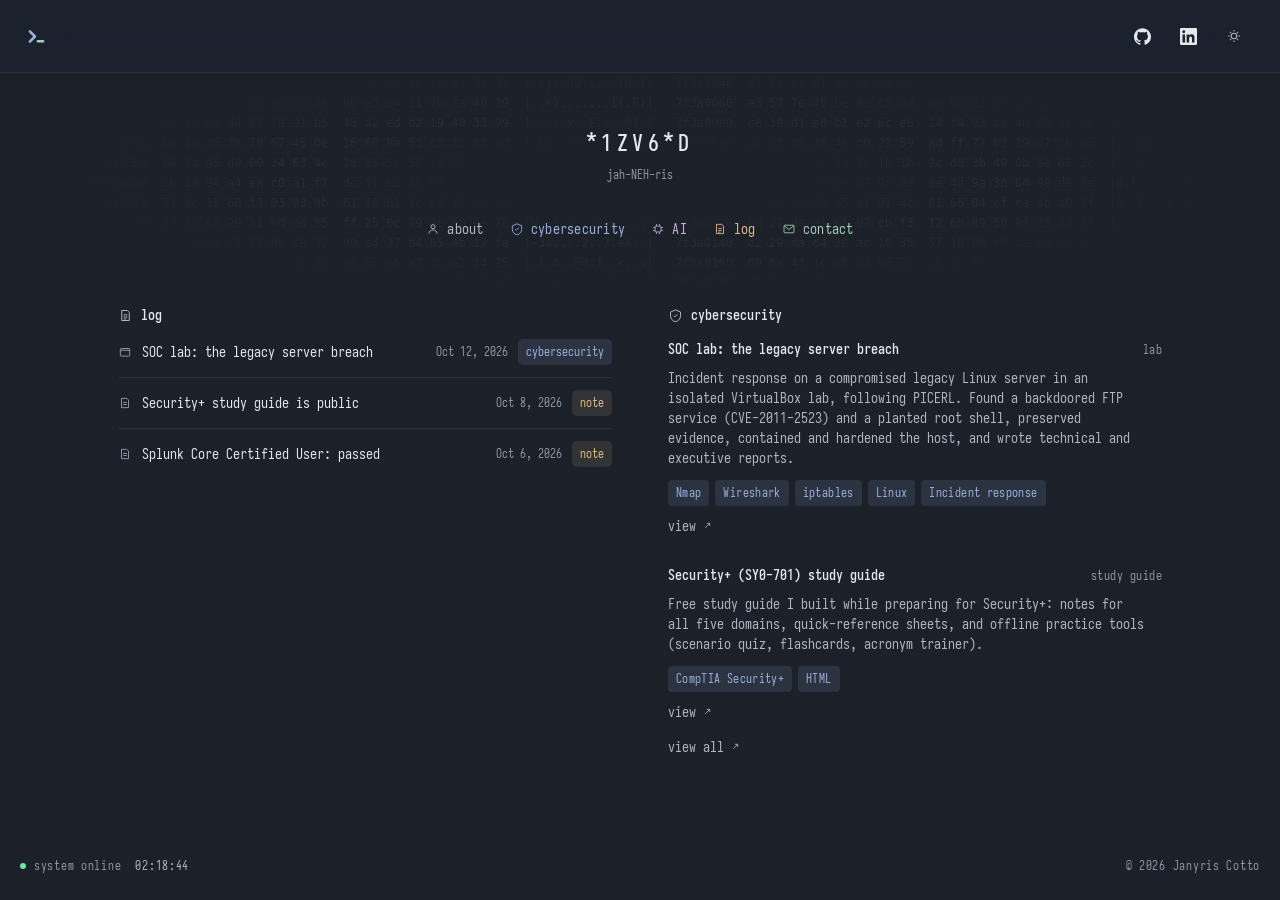
==== commit 1fd777e2: "Restore cybersecurity cards on home" ====
--- a/index.html
+++ b/index.html
@@ -143,7 +143,11 @@
           <svg viewBox="0 0 24 24" fill="none" stroke="currentColor" stroke-width="1.6"><path d="M12 3 4 6.5v6c0 4.7 3.2 8.4 8 9.5 4.8-1.1 8-4.8 8-9.5v-6L12 3Z"/><path d="M9 12.2l2 2 4-4.4"/></svg>
           cybersecurity
         </div>
-        <div class="log-list" id="cybersecurityList"></div>
+        <div class="card-list" id="cybersecurityList"></div>
+        <button type="button" class="dash-more" data-route="projects">
+          view all
+          <svg viewBox="0 0 24 24" fill="none" stroke="currentColor" stroke-width="1.8"><path d="M9 15 19 5M19 5h-6M19 5v6"/></svg>
+        </button>
       </div>
     </div>
   </section>
--- a/styles.css
+++ b/styles.css
@@ -351,7 +351,7 @@
 .dashboard {
   max-width: 1100px;
   margin: 0 auto;
-  padding: 0 28px 88px;
+  padding: 0 28px 120px;
   display: flex;
   flex-direction: column;
   gap: 20px;
@@ -829,7 +829,7 @@
   /* log rows: full title on its own line, date + badge underneath */
   .log-row { flex-wrap: wrap; row-gap: 4px; }
   .log-title { flex-basis: calc(100% - 24px); white-space: normal; }
-  .log-date, .log-title + .log-badge { margin-left: 24px; }
+  .log-date { margin-left: 24px; }
   .blog-row { flex-wrap: wrap; }
   .blog-row-date { order: 3; }
   .pgp-block { font-size: 10px; }
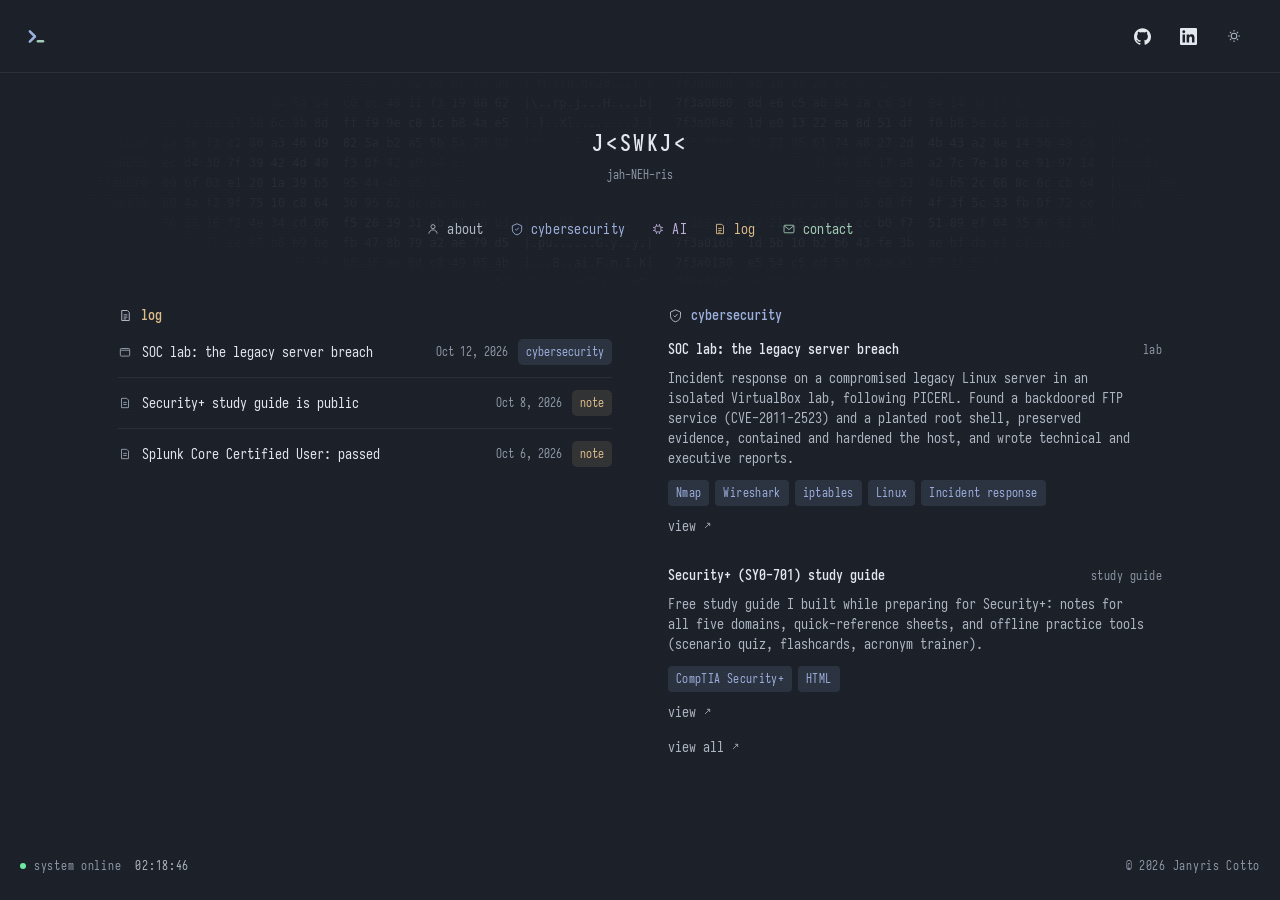
==== commit 315c4074: "Transparent header, tighter name spacing, section-colored headings" ====
--- a/index.html
+++ b/index.html
@@ -132,14 +132,14 @@
   <section class="dashboard" aria-label="Overview">
     <div class="dash-grid">
       <div class="dash-box">
-        <div class="dash-box-head">
+        <div class="dash-box-head sec-notes">
           <svg viewBox="0 0 24 24" fill="none" stroke="currentColor" stroke-width="1.6"><path d="M6 4h9l3 3v13H6z"/><path d="M9 11h6M9 14.5h6M9 17.5h4"/></svg>
           log
         </div>
         <div class="log-list" id="logList"></div>
       </div>
       <div class="dash-box">
-        <div class="dash-box-head">
+        <div class="dash-box-head sec-projects">
           <svg viewBox="0 0 24 24" fill="none" stroke="currentColor" stroke-width="1.6"><path d="M12 3 4 6.5v6c0 4.7 3.2 8.4 8 9.5 4.8-1.1 8-4.8 8-9.5v-6L12 3Z"/><path d="M9 12.2l2 2 4-4.4"/></svg>
           cybersecurity
         </div>
--- a/styles.css
+++ b/styles.css
@@ -157,9 +157,9 @@
 
 /* ---------- top nav ---------- */
 
+/* transparent and not sticky, so content never scrolls behind it */
 .topbar {
-  position: sticky;
-  top: 0;
+  position: relative;
   z-index: 20;
   display: flex;
   align-items: center;
@@ -167,10 +167,6 @@
   justify-content: space-between;
   gap: 8px 16px;
   padding: 18px 28px;
-  /* same frosted glass as the windows */
-  -webkit-backdrop-filter: blur(36px) saturate(150%);
-  backdrop-filter: blur(36px) saturate(150%);
-  background: var(--glass);
   border-bottom: 1px solid var(--border);
 }
 
@@ -278,7 +274,7 @@
   font-family: var(--font-display);
   font-weight: 600;
   font-size: 22px;
-  letter-spacing: 0.2em;
+  letter-spacing: 0.12em;
   text-transform: uppercase;
   line-height: 1.05;
   margin: 0;
@@ -915,3 +911,10 @@
 .static-content p, .static-content ul { margin: 0 0 8px; }
 .static-content a { color: var(--accent); }
 .js .static-content { display: none; }
+
+/* section headings take the color of their nav item (kept last so it wins) */
+.sec-about    { color: var(--pill-about); }
+.sec-projects { color: var(--pill-projects); }
+.sec-notes    { color: var(--pill-notes); }
+.sec-ai       { color: var(--pill-ai); }
+.sec-contact  { color: var(--pill-contact); }
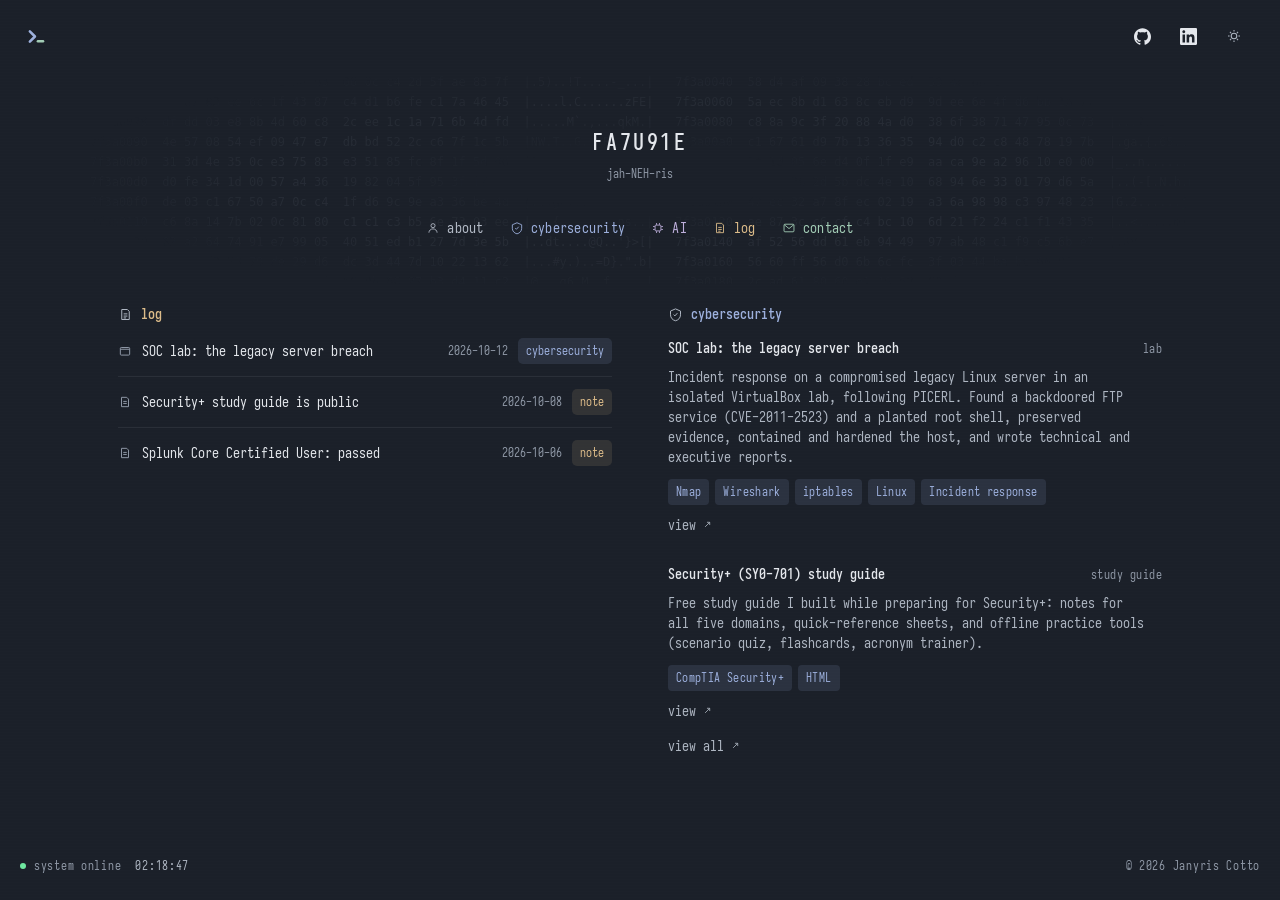
==== commit aa3abd9f: "GNOME-style window title bar, ISO dates" ====
--- a/index.html
+++ b/index.html
@@ -166,7 +166,6 @@
 <div class="overlay" id="overlay" role="dialog" aria-modal="true" aria-label="Content window">
   <div class="frame" id="frame">
     <div class="frame-bar">
-      <div class="frame-dots" aria-hidden="true"><span></span><span></span><span></span></div>
       <div class="frame-path" id="framePath">~$</div>
       <button type="button" class="frame-close" id="frameClose" aria-label="Close window">
         <svg viewBox="0 0 24 24" fill="none" stroke="currentColor" stroke-width="1.6"><path d="M6 6l12 12M18 6 6 18"/></svg>
--- a/styles.css
+++ b/styles.css
@@ -167,7 +167,6 @@
   justify-content: space-between;
   gap: 8px 16px;
   padding: 18px 28px;
-  border-bottom: 1px solid var(--border);
 }
 
 .brand {
@@ -551,20 +550,13 @@
   flex-shrink: 0;
 }
 
-.frame-dots { display: flex; gap: 6px; }
-.frame-dots span {
-  width: 9px;
-  height: 9px;
-  border-radius: 50%;
-  background: var(--border-strong);
-}
-.frame-dots span:nth-child(1) { background: #e8877a; }
-.frame-dots span:nth-child(2) { background: #e3c26a; }
-.frame-dots span:nth-child(3) { background: #6ee7a0; }
-
+/* GNOME-style header bar: centered title, close button on the right.
+   the left padding mirrors the close button so the title is truly centered */
 .frame-path {
   flex: 1;
   min-width: 0;
+  padding-left: 40px;
+  text-align: center;
   font-size: 11.5px;
   color: var(--text-faint);
   letter-spacing: 0.02em;
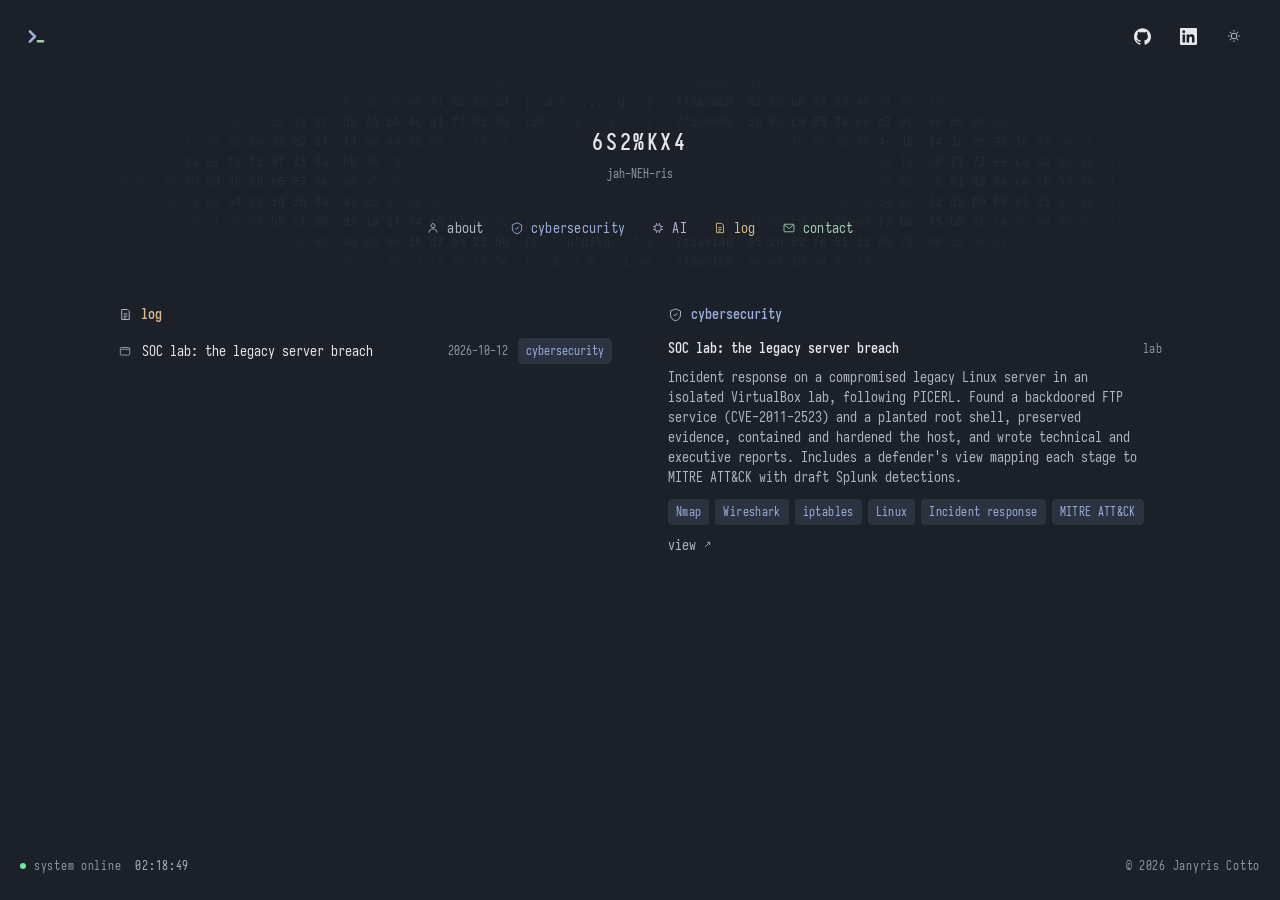
==== commit 05f2ddeb: "Lead with the SOC lab: add defender's view, drop study guides and cert posts, distinct window titles" ====
--- a/index.html
+++ b/index.html
@@ -113,17 +113,12 @@
     <h3>Skills</h3>
     <ul><li>SIEM &amp; logs: Splunk, SPL, Dashboards &amp; alerts</li><li>security ops: Alert triage, Incident response, Vulnerability analysis</li><li>networking: TCP/IP, Wireshark, Nmap, Linux</li><li>AI &amp; automation: Claude Code, AI agents, Scripting</li></ul>
     <h2>Cybersecurity projects</h2>
-    <article><h3><a href="https://github.com/janyris/soc-legacy-server-breach">SOC lab: the legacy server breach</a></h3><p>Incident response on a compromised legacy Linux server in an isolated VirtualBox lab, following PICERL. Found a backdoored FTP service (CVE-2011-2523) and a planted root shell, preserved evidence, contained and hardened the host, and wrote technical and executive reports.</p><p>Tools and topics: Nmap, Wireshark, iptables, Linux, Incident response</p></article>
-    <article><h3><a href="https://github.com/janyris/comptia-security-plus-prep">Security+ (SY0-701) study guide</a></h3><p>Free study guide I built while preparing for Security+: notes for all five domains, quick-reference sheets, and offline practice tools (scenario quiz, flashcards, acronym trainer).</p><p>Tools and topics: CompTIA Security+, HTML</p></article>
-    <article><h3><a href="https://github.com/janyris/splunk-core-certified-user-prep">Splunk Core Certified User study notes</a></h3><p>Notes and 103 original practice questions I used to pass SPLK-1001, with every key fact linked to the Splunk documentation page that confirms it.</p><p>Tools and topics: Splunk, SPL</p></article>
+    <article><h3><a href="https://github.com/janyris/soc-legacy-server-breach">SOC lab: the legacy server breach</a></h3><p>Incident response on a compromised legacy Linux server in an isolated VirtualBox lab, following PICERL. Found a backdoored FTP service (CVE-2011-2523) and a planted root shell, preserved evidence, contained and hardened the host, and wrote technical and executive reports. Includes a defender&#x27;s view mapping each stage to MITRE ATT&amp;CK with draft Splunk detections.</p><p>Tools and topics: Nmap, Wireshark, iptables, Linux, Incident response, MITRE ATT&amp;CK</p></article>
     <h2>AI in my work</h2>
     <p>I use Claude and Claude Code every day for research, documentation and scripting. I enjoy working with it, and I verify everything it produces before I rely on it. Long term, I am heading toward AI security.</p>
     <article><h3><a href="https://github.com/janyris/soc-legacy-server-breach">AI-assisted analysis, manually verified</a></h3><p>In the SOC lab I used AI to help plan scans, parse output, research CVEs and draft reports, and I checked every AI-suggested finding with a manual tool before accepting it as evidence.</p><p>Tools and topics: Trust but verify, Incident response</p></article>
-    <article><h3><a href="https://github.com/janyris/splunk-core-certified-user-prep">AI-assisted study guides</a></h3><p>Both certification guides were drafted with AI assistance while I studied, then fact-checked against the official exam objectives and vendor documentation.</p><p>Tools and topics: Fact-checking</p></article>
     <h2>Log</h2>
-    <article id="log-soc-lab-legacy-server-breach"><h3>SOC lab: the legacy server breach</h3><p><time datetime="2026-10-12">2026-10-12</time></p><p>A legacy Ubuntu server was flagged for anomalous traffic. In an isolated VirtualBox host-only network, I scanned it from Kali and found about 25 open ports, including vsftpd 2.3.4 with its known backdoor (<strong>CVE-2011-2523</strong>) and a root shell already listening on port 1524.</p><p>The scanner could only guess the FTP version because the banner was masked. A targeted script scan confirmed the real version. Taking the guess at face value would have mislabeled the entry point.</p><p>I captured volatile state before isolating the host, then removed the backdoor, disabled xinetd, firewalled the entry point and verified the ports were closed. I wrote it up as a technical report and an executive briefing.</p><p>Full write-up: <a href="https://github.com/janyris/soc-legacy-server-breach" target="_blank" rel="noopener noreferrer">github.com/janyris/soc-legacy-server-breach</a></p></article>
-    <article id="log-security-plus-study-guide"><h3>Security+ study guide is public</h3><p><time datetime="2026-10-08">2026-10-08</time></p><p>I passed CompTIA Security+ (SY0-701) and published the study guide I built while preparing: notes for all five domains, reference sheets, and practice tools that work offline in a browser.</p><p>It was written with AI assistance and organized by CompTIA's published objectives. It contains no real exam questions.</p><p>Guide: <a href="https://github.com/janyris/comptia-security-plus-prep" target="_blank" rel="noopener noreferrer">github.com/janyris/comptia-security-plus-prep</a></p></article>
-    <article id="log-splunk-core-certified-user"><h3>Splunk Core Certified User: passed</h3><p><time datetime="2026-10-06">2026-10-06</time></p><p>I passed the Splunk Core Certified User (SPLK-1001) exam and shared the notes I used: one note per exam topic, an SPL command reference, and 103 original practice questions.</p><p>The notes were drafted with AI assistance while I studied, then every key fact was checked against Splunk's official documentation and linked to the page that confirms it.</p><p>Notes: <a href="https://github.com/janyris/splunk-core-certified-user-prep" target="_blank" rel="noopener noreferrer">github.com/janyris/splunk-core-certified-user-prep</a></p></article>
+    <article id="log-soc-lab-legacy-server-breach"><h3>SOC lab: the legacy server breach</h3><p><time datetime="2026-10-12">2026-10-12</time></p><p>A legacy Ubuntu server was flagged for anomalous traffic. In an isolated VirtualBox host-only network, I scanned it from Kali and found about 25 open ports, including vsftpd 2.3.4 with its known backdoor (<strong>CVE-2011-2523</strong>) and a root shell already listening on port 1524.</p><p>The scanner could only guess the FTP version because the banner was masked. A targeted script scan confirmed the real version. Taking the guess at face value would have mislabeled the entry point.</p><p>I captured volatile state before isolating the host, then removed the backdoor, disabled xinetd, firewalled the entry point and verified the ports were closed. I wrote it up as a technical report and an executive briefing.</p><p>Then I worked the defender's side: for each stage (the scan, the backdoor trigger, the root shell, the persistence) what a SOC would see, where the signal lives, the MITRE ATT&CK technique, and draft Splunk searches to catch it. Validating those against replayed traffic is next.</p><p>Full write-up: <a href="https://github.com/janyris/soc-legacy-server-breach" target="_blank" rel="noopener noreferrer">github.com/janyris/soc-legacy-server-breach</a></p></article>
     <h2>Links</h2>
     <p><a href="https://github.com/janyris">GitHub</a> · <a href="https://www.linkedin.com/in/janyris/">LinkedIn</a> · <a href="https://www.credly.com/users/janyris/badges">Credly</a> · <a href="mailto:hello@janyris.com">hello@janyris.com</a></p>
   </section>
--- a/styles.css
+++ b/styles.css
@@ -319,6 +319,7 @@
   transition: scale 0.15s ease-out;
 }
 .log-row:active, .dash-more:active, .back-link:active, .blog-row:active { scale: 0.96; }
+.dash-more[hidden] { display: none; }
 .pill2 svg { width: 14px; height: 14px; flex-shrink: 0; }
 
 .pill-about    { color: var(--pill-about); }
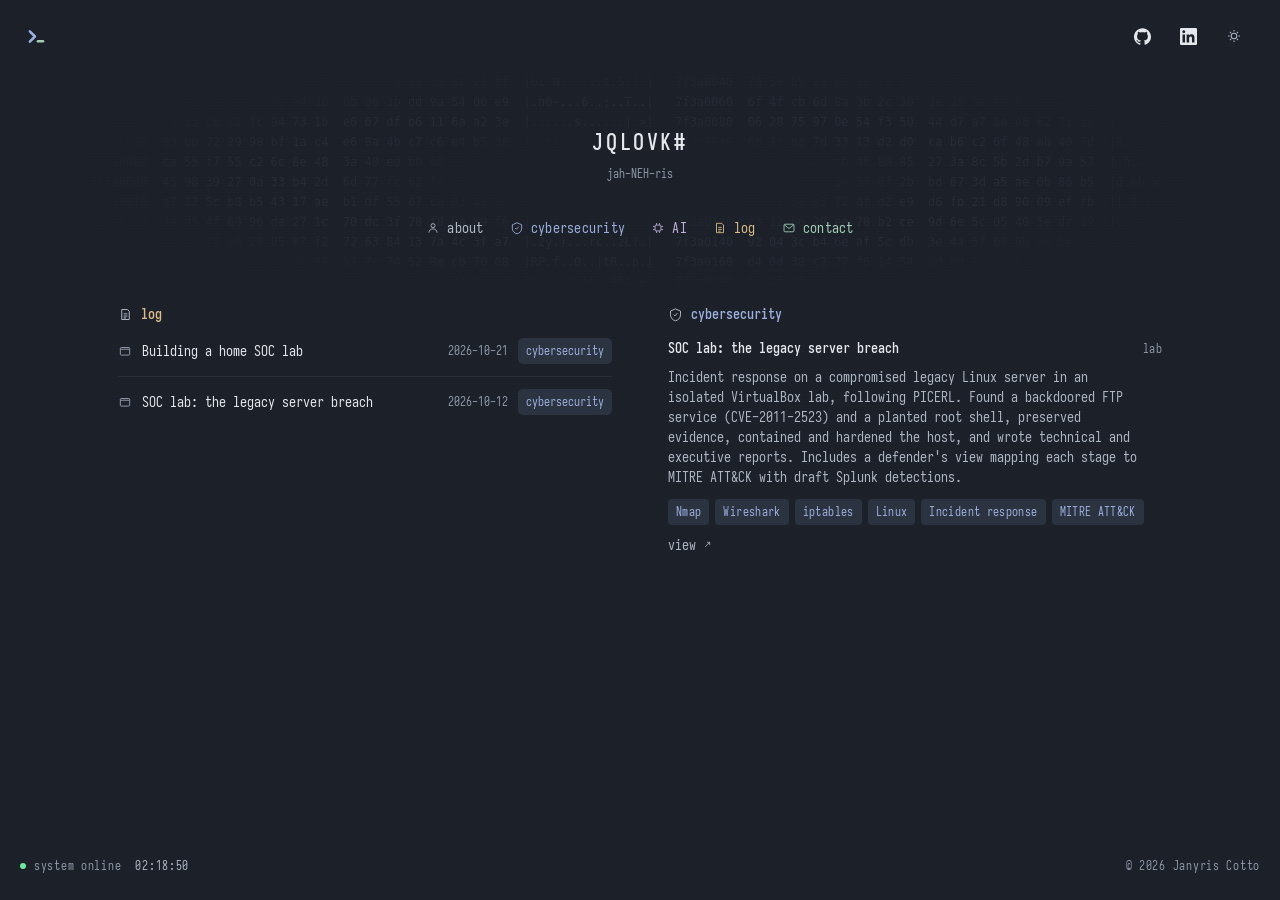
==== commit 153a5b5d: "Log: building a home SOC lab" ====
--- a/index.html
+++ b/index.html
@@ -118,6 +118,7 @@
     <p>I use Claude and Claude Code every day for research, documentation and scripting. I enjoy working with it, and I verify everything it produces before I rely on it. Long term, I am heading toward AI security.</p>
     <article><h3><a href="https://github.com/janyris/soc-legacy-server-breach">AI-assisted analysis, manually verified</a></h3><p>In the SOC lab I used AI to help plan scans, parse output, research CVEs and draft reports, and I checked every AI-suggested finding with a manual tool before accepting it as evidence.</p><p>Tools and topics: Trust but verify, Incident response</p></article>
     <h2>Log</h2>
+    <article id="log-home-soc-lab"><h3>Building a home SOC lab</h3><p><time datetime="2026-10-21">2026-10-21</time></p><p>I am building a home SOC lab on my Fedora workstation with KVM and libvirt: a Splunk server and a Windows 11 endpoint on an isolated network with no route out, with a Kali attacker to follow.</p><p>So far the isolated network is up and verified (the Splunk VM cannot reach the internet), Splunk Enterprise is running on Ubuntu behind a host firewall that only allows SSH, the web interface and forwarder traffic, and a clean snapshot is saved.</p><p>The Windows 11 endpoint runs with Secure Boot and an emulated TPM. Sysmon and the Splunk Universal Forwarder are staged and checked against their published hashes before install.</p><p>Next: get Sysmon telemetry flowing into Splunk, then use it to validate the detections from my SOC lab write-up and build new ones with Atomic Red Team.</p></article>
     <article id="log-soc-lab-legacy-server-breach"><h3>SOC lab: the legacy server breach</h3><p><time datetime="2026-10-12">2026-10-12</time></p><p>A legacy Ubuntu server was flagged for anomalous traffic. In an isolated VirtualBox host-only network, I scanned it from Kali and found about 25 open ports, including vsftpd 2.3.4 with its known backdoor (<strong>CVE-2011-2523</strong>) and a root shell already listening on port 1524.</p><p>The scanner could only guess the FTP version because the banner was masked. A targeted script scan confirmed the real version. Taking the guess at face value would have mislabeled the entry point.</p><p>I captured volatile state before isolating the host, then removed the backdoor, disabled xinetd, firewalled the entry point and verified the ports were closed. I wrote it up as a technical report and an executive briefing.</p><p>Then I worked the defender's side: for each stage (the scan, the backdoor trigger, the root shell, the persistence) what a SOC would see, where the signal lives, the MITRE ATT&CK technique, and draft Splunk searches to catch it. Validating those against replayed traffic is next.</p><p>Full write-up: <a href="https://github.com/janyris/soc-legacy-server-breach" target="_blank" rel="noopener noreferrer">github.com/janyris/soc-legacy-server-breach</a></p></article>
     <h2>Links</h2>
     <p><a href="https://github.com/janyris">GitHub</a> · <a href="https://www.linkedin.com/in/janyris/">LinkedIn</a> · <a href="https://www.credly.com/users/janyris/badges">Credly</a> · <a href="mailto:hello@janyris.com">hello@janyris.com</a></p>
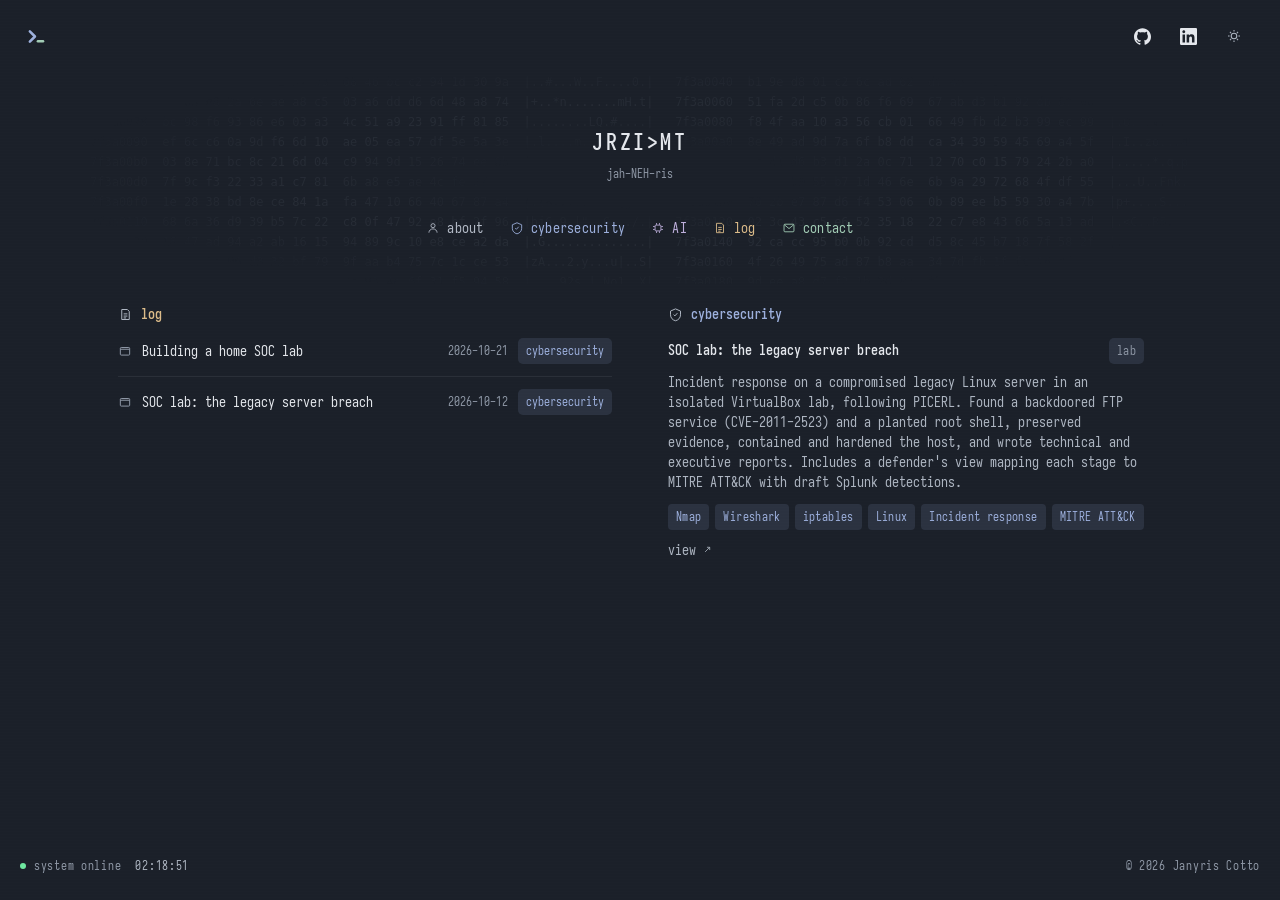
==== commit 4b5de68d: "AI window: practitioner copy, no product names" ====
--- a/index.html
+++ b/index.html
@@ -114,8 +114,8 @@
     <ul><li>SIEM &amp; logs: Splunk, SPL, Dashboards &amp; alerts</li><li>security ops: Alert triage, Incident response, Vulnerability analysis</li><li>networking: TCP/IP, Wireshark, Nmap, Linux</li><li>AI &amp; automation: Claude Code, AI agents, Scripting</li></ul>
     <h2>Cybersecurity projects</h2>
     <article><h3><a href="https://github.com/janyris/soc-legacy-server-breach">SOC lab: the legacy server breach</a></h3><p>Incident response on a compromised legacy Linux server in an isolated VirtualBox lab, following PICERL. Found a backdoored FTP service (CVE-2011-2523) and a planted root shell, preserved evidence, contained and hardened the host, and wrote technical and executive reports. Includes a defender&#x27;s view mapping each stage to MITRE ATT&amp;CK with draft Splunk detections.</p><p>Tools and topics: Nmap, Wireshark, iptables, Linux, Incident response, MITRE ATT&amp;CK</p></article>
-    <h2>AI in my work</h2>
-    <p>I use Claude and Claude Code every day for research, documentation and scripting. I enjoy working with it, and I verify everything it produces before I rely on it. Long term, I am heading toward AI security.</p>
+    <h2>AI in practice</h2>
+    <p>AI assistants are part of my analyst toolkit for research, scripting and documentation. I treat AI output as a lead, not evidence: every finding is verified with a primary tool or source before it goes into a report. My long-term focus is AI security: how these systems are attacked, misused and defended.</p>
     <article><h3><a href="https://github.com/janyris/soc-legacy-server-breach">AI-assisted analysis, manually verified</a></h3><p>In the SOC lab I used AI to help plan scans, parse output, research CVEs and draft reports, and I checked every AI-suggested finding with a manual tool before accepting it as evidence.</p><p>Tools and topics: Trust but verify, Incident response</p></article>
     <h2>Log</h2>
     <article id="log-home-soc-lab"><h3>Building a home SOC lab</h3><p><time datetime="2026-10-21">2026-10-21</time></p><p>I am building a home SOC lab on my Fedora workstation with KVM and libvirt: a Splunk server and a Windows 11 endpoint on an isolated network with no route out, with a Kali attacker to follow.</p><p>So far the isolated network is up and verified (the Splunk VM cannot reach the internet), Splunk Enterprise is running on Ubuntu behind a host firewall that only allows SSH, the web interface and forwarder traffic, and a clean snapshot is saved.</p><p>The Windows 11 endpoint runs with Secure Boot and an emulated TPM. Sysmon and the Splunk Universal Forwarder are staged and checked against their published hashes before install.</p><p>Next: get Sysmon telemetry flowing into Splunk, then use it to validate the detections from my SOC lab write-up and build new ones with Atomic Red Team.</p></article>
--- a/styles.css
+++ b/styles.css
@@ -657,6 +657,8 @@
   align-items: baseline;
   gap: 12px;
   flex-wrap: wrap;
+  /* same measure as .item-desc, so the label ends where the text block does */
+  max-width: 68ch;
 }
 
 .item-title { font-family: var(--font-body); font-size: 15.5px; color: var(--text); font-weight: 600; }
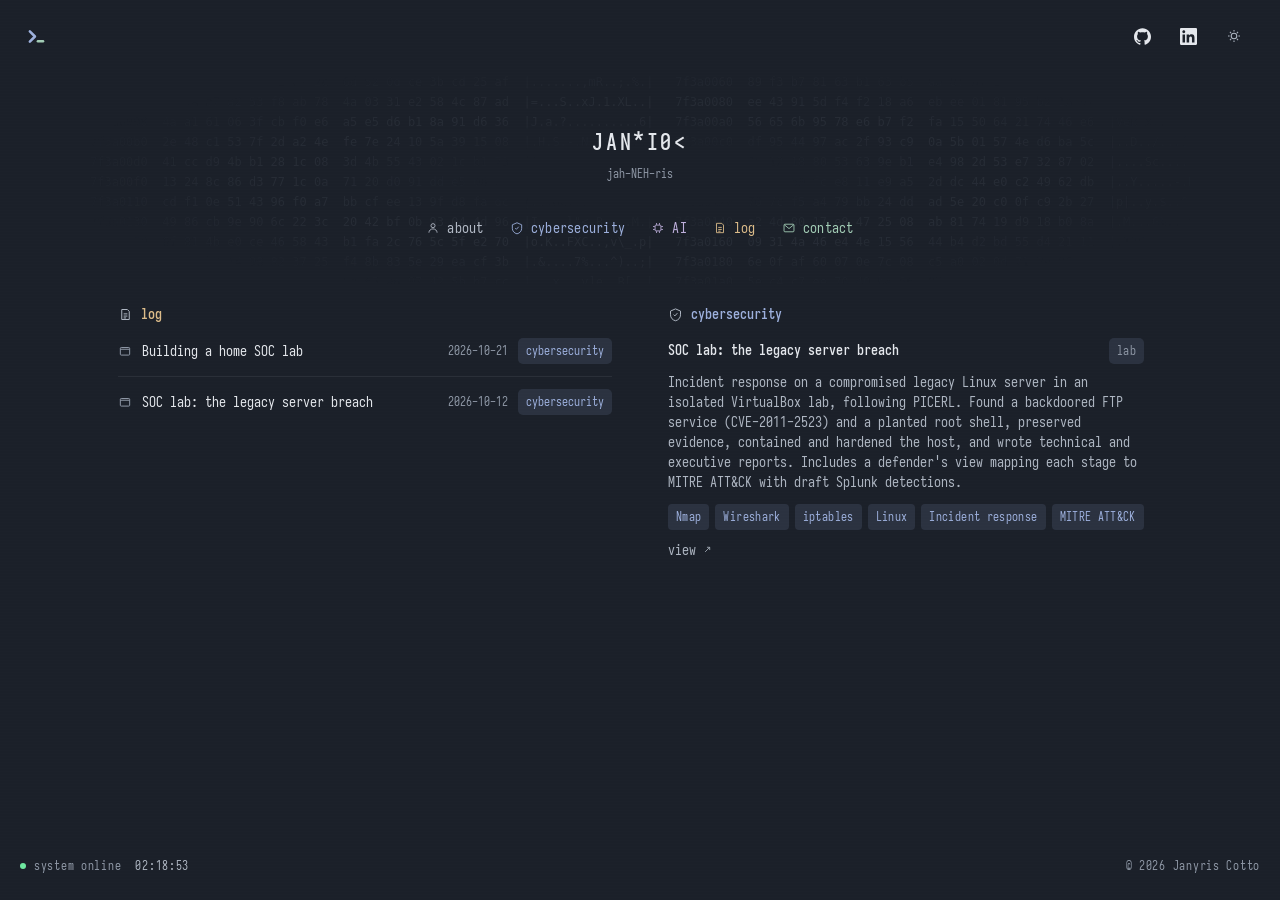
==== commit b35856eb: "Skills: list only what is backed by current work" ====
--- a/index.html
+++ b/index.html
@@ -111,7 +111,7 @@
     <h3>Certifications</h3>
     <ul><li><a href="https://www.credly.com/badges/b57651f6-2002-4ac5-9034-2aecdd2339d4">CompTIA Security+</a></li><li><a href="https://www.credly.com/badges/17cf74d0-02d9-4eff-b46e-a70867ac1dc2">Splunk Core Certified User</a></li><li><a href="https://www.credly.com/badges/f6de71d1-e0b8-40c3-89f6-c794412b4a6c">Cisco Network Defense</a></li></ul>
     <h3>Skills</h3>
-    <ul><li>SIEM &amp; logs: Splunk, SPL, Dashboards &amp; alerts</li><li>security ops: Alert triage, Incident response, Vulnerability analysis</li><li>networking: TCP/IP, Wireshark, Nmap, Linux</li><li>AI &amp; automation: Claude Code, AI agents, Scripting</li></ul>
+    <ul><li>SIEM &amp; logs: Splunk, SPL, Dashboards &amp; alerts</li><li>security ops: Incident response, Evidence preservation, Vulnerability analysis, MITRE ATT&amp;CK</li><li>networking: TCP/IP, Wireshark, Nmap, iptables</li><li>systems: Linux, KVM/libvirt, Windows 11, PowerShell</li><li>AI: Claude Code, AI-assisted analysis</li></ul>
     <h2>Cybersecurity projects</h2>
     <article><h3><a href="https://github.com/janyris/soc-legacy-server-breach">SOC lab: the legacy server breach</a></h3><p>Incident response on a compromised legacy Linux server in an isolated VirtualBox lab, following PICERL. Found a backdoored FTP service (CVE-2011-2523) and a planted root shell, preserved evidence, contained and hardened the host, and wrote technical and executive reports. Includes a defender&#x27;s view mapping each stage to MITRE ATT&amp;CK with draft Splunk detections.</p><p>Tools and topics: Nmap, Wireshark, iptables, Linux, Incident response, MITRE ATT&amp;CK</p></article>
     <h2>AI in practice</h2>
